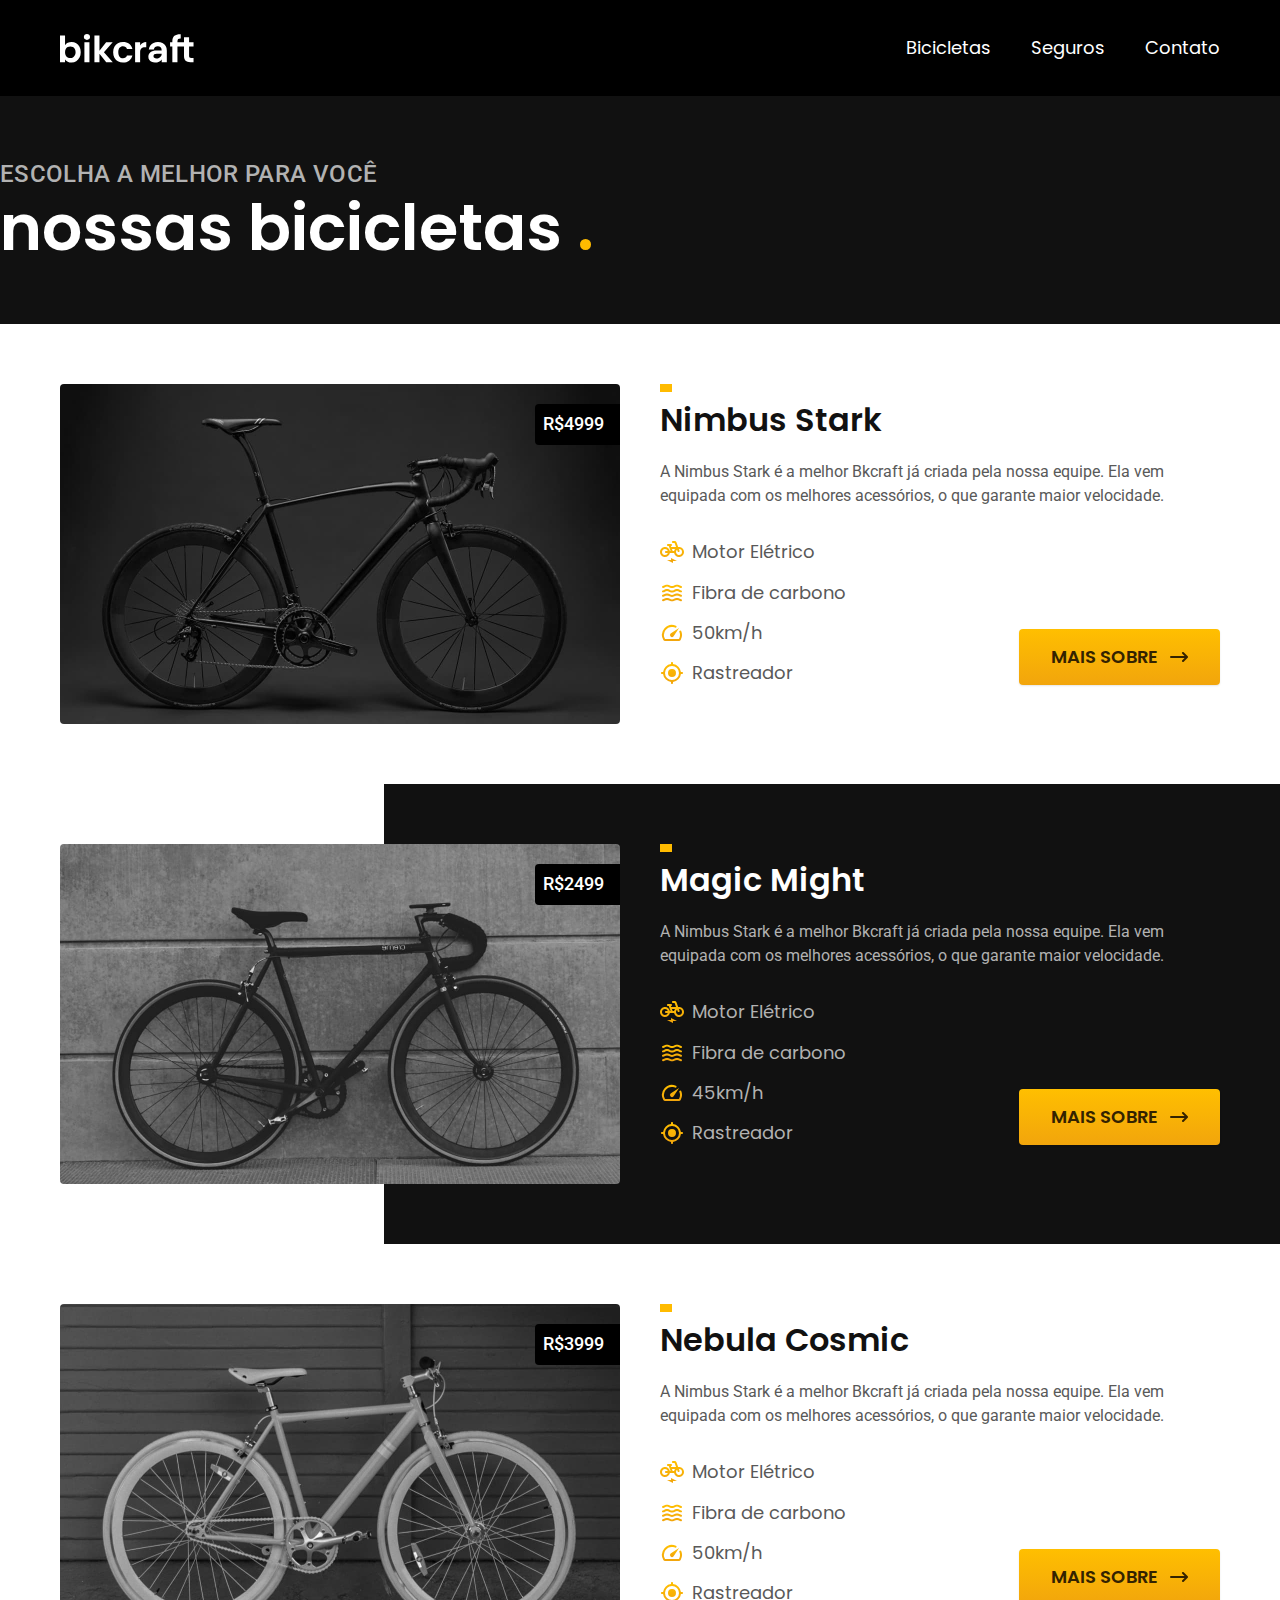
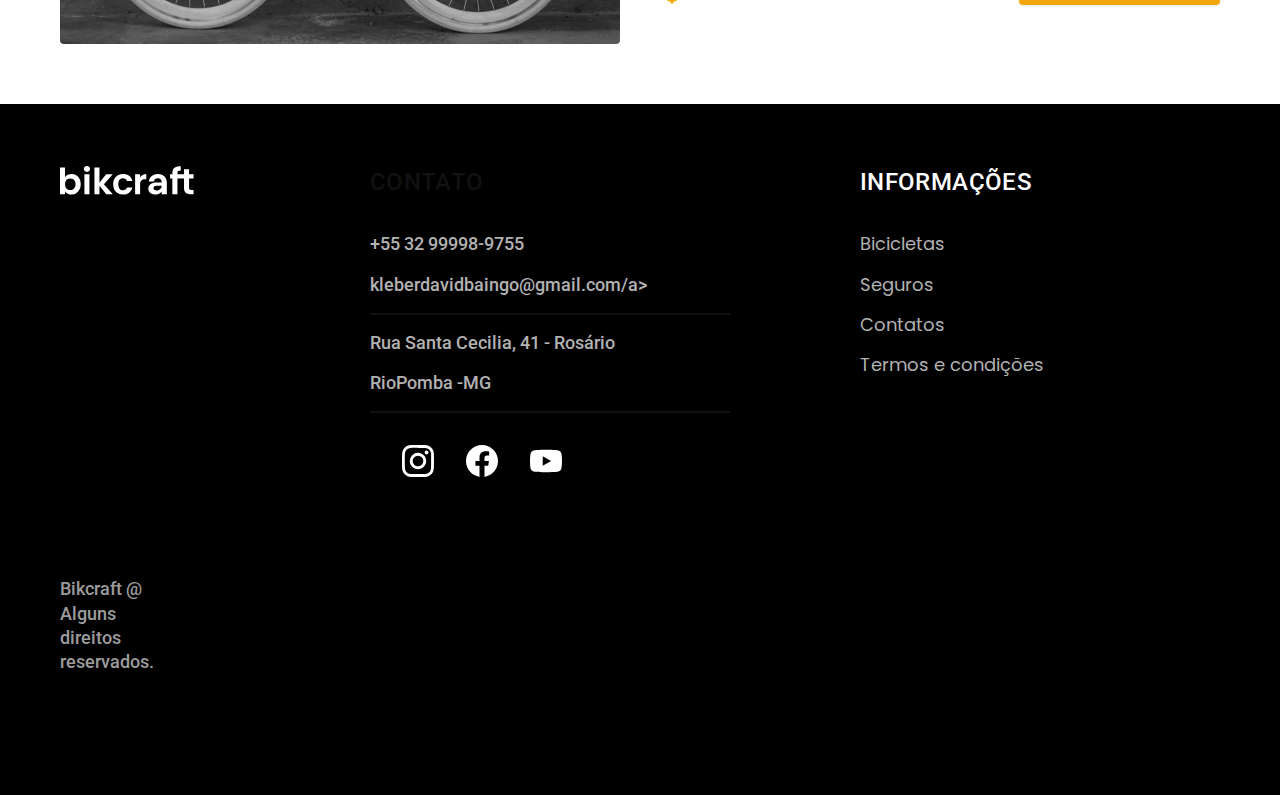
==== bicicletas.html @ 1a9c5434 "paginas termos e seguros adiconadas e finalizadas" ====
<!DOCTYPE html>

<html lang="pt-br">

<head>
  <meta charset="UTF-8">
  <meta name="viewport" content="width=device-width, initial-scale=1.0">

  <title>Bicicletas | Bikcraft</title>
  <meta name="description" content="Termos e Condições">

  <link rel="stylesheet" href="./css/style.css">


  <link rel="preconnect" href="https://fonts.googleapis.com">
  <link rel="preconnect" href="https://fonts.gstatic.com" crossorigin>
  <link href="https://fonts.googleapis.com/css2?family=Merriweather:ital,wght@1,900&family=Poppins:wght@400;600&family=Roboto:wght@400;500&display=swap" rel="stylesheet">

</head>

<body id="bicicleta">
  <header class="header-bg">
    <div class="header container">
      <a href="./">
        <img src="./img/bikcraft.svg" alt="Bikcraft">
      </a>

      <nav aria-label="primaria">
        <ul class="header-menu font-1-m cor-0">
          <li><a href="./bicicletas.html">Bicicletas</a></li>
          <li><a href="./seguros.html">Seguros</a></li>
          <li><a href="./contato.html">Contato</a></li>
        </ul>
      </nav>
    </div>
  </header>



  <main>
    <div class="titulo-bg">
      <div class="titulo-container">
        <p class="font-2-l-b cor-5">Escolha a melhor para você</p>
        <h1 class="font-1-xxl cor-0">nossas bicicletas <span class="cor-p1">.</span></h1>
      </div>
    </div>


    <div class="bicicletas container">
      <div class="bicicletas-imagem">
        <img class="preta" src="./img/bicicletas/nimbus.jpg" alt="Bicicleta preta">
        <span class="font-2-m cor-0">R$4999</span>
      </div>

      <div class="bicicletas-conteudo">
        <h2 class="font-1-xl">Nimbus Stark</h2>
        <p class="font-2-s cor-8"> A Nimbus Stark é a melhor Bkcraft já criada pela nossa equipe. Ela vem equipada com os melhores acessórios, o que garante maior velocidade.</p>
        <ul class="font-1-m cor-8">
          <li>
            <img src="./img/icones/eletrica.svg" alt="">
            Motor Elétrico
          </li>
          <li>
            <img src="./img/icones/carbono.svg" alt="">
            Fibra de carbono
          </li>
          <li>
            <img src="./img/icones/velocidade.svg" alt="">
            50km/h
          </li>
          <li>
            <img src="./img/icones/rastreador.svg" alt="">
            Rastreador
          </li>
        </ul>
        <a class="botao seta" href="./bicicletas/nimbus.html"> Mais Sobre</a>
      </div>
    </div>


    <div class="bicicletas-bg">
      <div class="bicicletas container">
        <div class="bicicletas-imagem">
          <img src="./img/bicicletas/magic.jpg" alt="Bicicleta preta classic">
          <span class="font-2-m cor-0">R$2499</span>
        </div>
        <div class="bicicletas-conteudo">
          <h2 class="font-1-xl cor-0">Magic Might</h2>
          <p class="font-2-s cor-5"> A Nimbus Stark é a melhor Bkcraft já criada pela nossa equipe. Ela vem equipada com os melhores acessórios, o que garante maior velocidade.</p>
          <ul class="font-1-m cor-5">
            <li>
              <img src="./img/icones/eletrica.svg" alt="">
              Motor Elétrico
            </li>
            <li>
              <img src="./img/icones/carbono.svg" alt="">
              Fibra de carbono
            </li>
            <li>
              <img src="./img/icones/velocidade.svg" alt="">
              45km/h
            </li>
            <li>
              <img src="./img/icones/rastreador.svg" alt="">
              Rastreador
            </li>
          </ul>
          <a class="botao seta" href="./bicicletas/magic.html"> Mais Sobre</a>
        </div>
      </div>
    </div>


    <div class="bicicletas container">
      <div class="bicicletas-imagem">
        <img src="./img/bicicletas/nebula.jpg" alt="Bicicleta branca">
        <span class="font-2-m cor-0">R$3999</span>
      </div>
      <div class="bicicletas-conteudo">
        <h2 class="font-1-xl">Nebula Cosmic</h2>
        <p class="font-2-s cor-8"> A Nimbus Stark é a melhor Bkcraft já criada pela nossa equipe. Ela vem equipada com os melhores acessórios, o que garante maior velocidade.</p>
        <ul class="font-1-m cor-8">
          <li>
            <img src="./img/icones/eletrica.svg" alt="">
            Motor Elétrico
          </li>
          <li>
            <img src="./img/icones/carbono.svg" alt="">
            Fibra de carbono
          </li>
          <li>
            <img src="./img/icones/velocidade.svg" alt="">
            50km/h
          </li>
          <li>
            <img src="./img/icones/rastreador.svg" alt="">
            Rastreador
          </li>
        </ul>
        <a class="botao seta" href="./bicicletas/nebula.html"> Mais Sobre</a>
      </div>
    </div>


  </main>





  <footer class="footer-bg">
    <div class="footer container">
      <img src="./img/bikcraft.svg" alt="Bikcraft">
      <div class="footer-contato">
        <h3 class="font-2-l-b cpr-0">Contato</h3>
        <ul class="font-2-m cor-5">
          <li><a href="tel:+5532999989755">+55 32 99998-9755</a></li>
          <li><a href="mailto:kleberdavidbaingo@gmail.com">kleberdavidbaingo@gmail.com/a></li>
          <li>Rua Santa Cecilia, 41 - Rosário</li>
          <li>RioPomba -MG</li>
        </ul>
        <div class="footer-redes">
          <a href="./"> <img src="./img/redes/instagram.svg" alt="Instagram"></a>
          <a href="./"> <img src="./img/redes/facebook.svg" alt="Facebook"></a>
          <a href="./"> <img src="./img/redes/youtube.svg" alt="Youtube"></a>
        </div>
      </div>
      <div class="footer-informacoes">
        <h3 class="font-2-l-b cor-0">Informações</h3>
        <nav>
          <ul class="font-1-m cor-5">
            <li><a href="./bicicletas.html">Bicicletas</a></li>
            <li><a href="./seguros.html">Seguros</a></li>
            <li><a href="./contatos.html">Contatos</a></li>
            <li><a href="./termos.html">Termos e condições</a></li>
          </ul>
        </nav>
      </div>
      <p class="footer copy font-2-m cor-6">Bikcraft @ Alguns direitos reservados.</p>
    </div>
  </footer>

</body>

</html>
---- css/style.css ----
@import "./global/global.css";
/* tipografia texto*/
@import "./utilidades/tipografia.css";
@import "./utilidades/cores.css";

@import "./global/header.css";
@import "./global/footer.css";

/* utilidades (botoes) */
@import "./utilidades/componentes.css";

/*pagina home*/
@import "./home/introducao.css";
@import "./home/tecnologia.css";
@import "./home/parceiros.css";
@import "./home/depoimento.css";

/*pagina bicicletas*/
@import "./bicicletas/bicicletas-lista.css";
@import "./bicicletas/bicicletas.css";

/*pagina seguros*/
@import "./seguros/seguros.css";

/*pagina termos*/
@import ".//termos/termos.css";
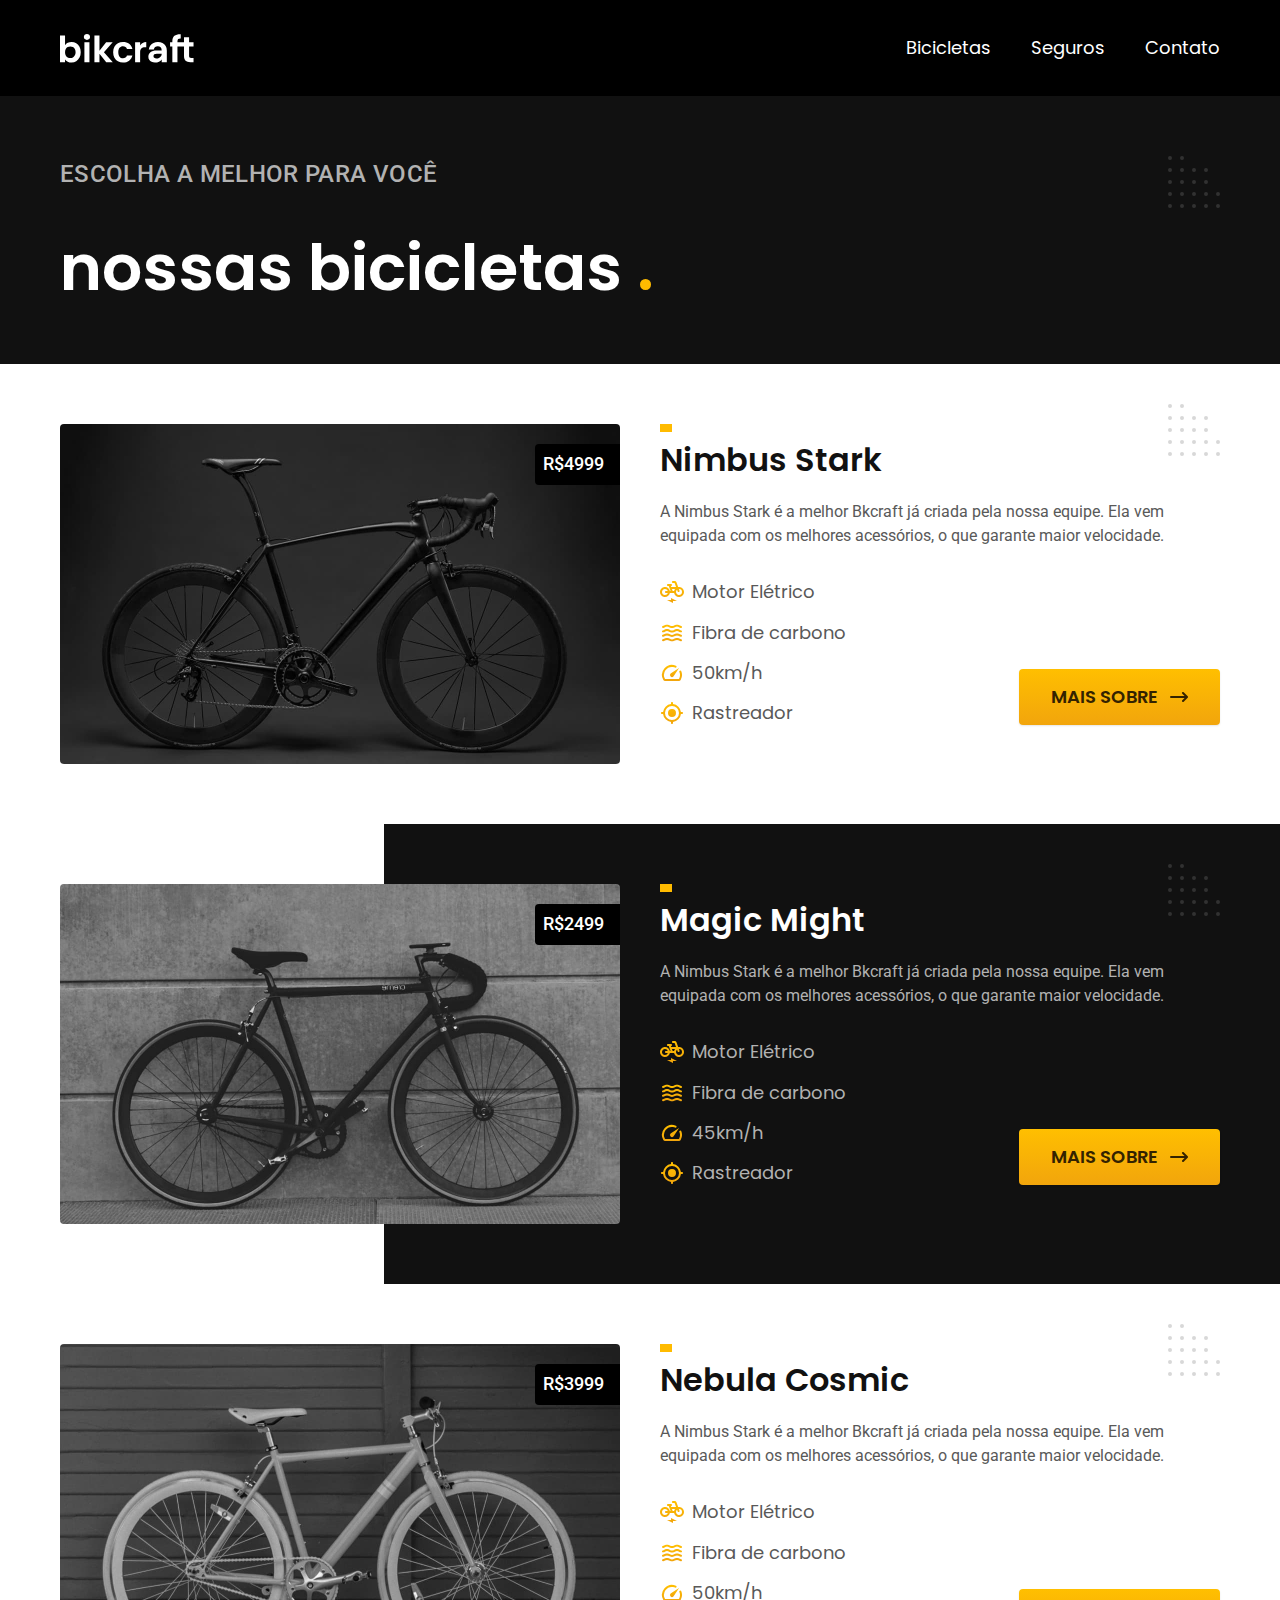
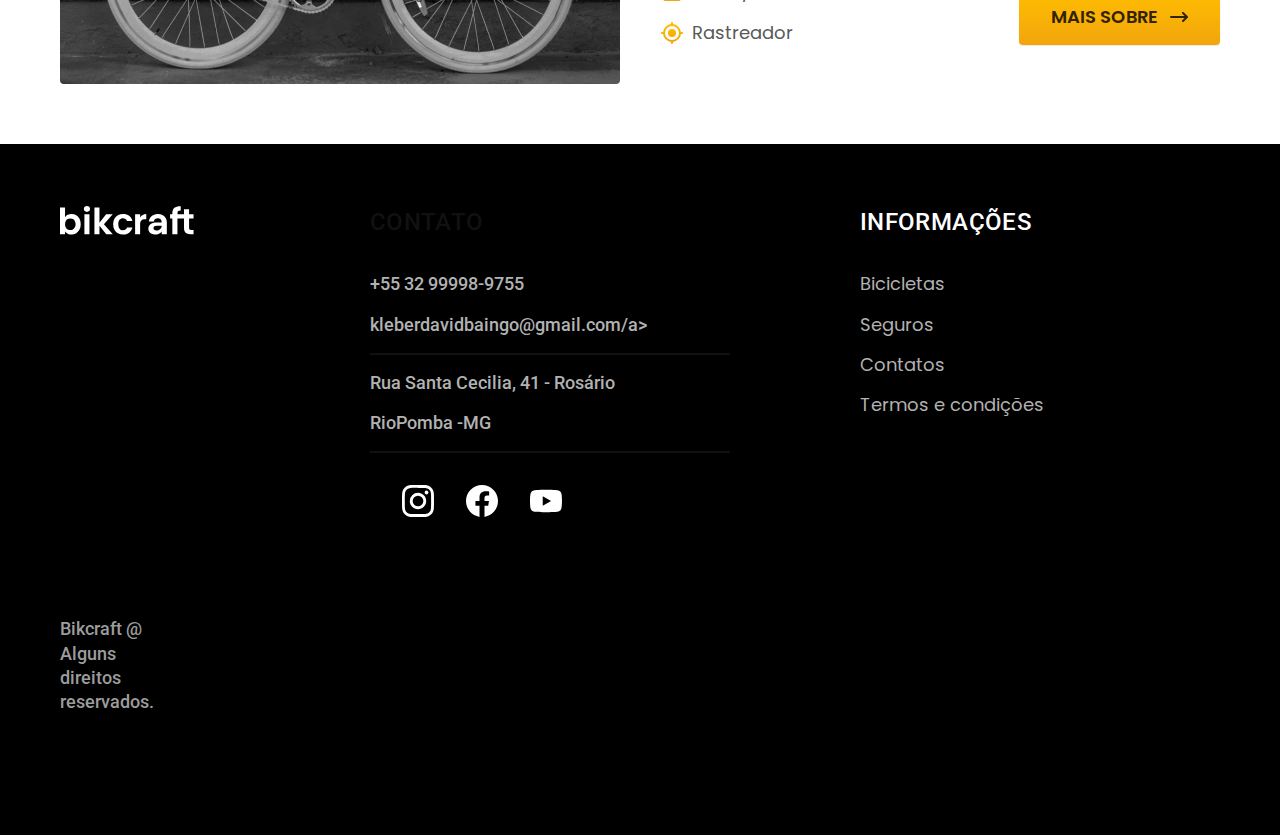
==== commit 2057ca47: "detalhes adicionados no site todo e ajustes feitos" ====
--- a/bicicletas.html
+++ b/bicicletas.html
@@ -19,6 +19,7 @@
 </head>
 
 <body id="bicicleta">
+
   <header class="header-bg">
     <div class="header container">
       <a href="./">
@@ -35,23 +36,20 @@
     </div>
   </header>
 
+  <main>
 
-
-  <main>
     <div class="titulo-bg">
-      <div class="titulo-container">
+      <div class="titulo container">
         <p class="font-2-l-b cor-5">Escolha a melhor para você</p>
         <h1 class="font-1-xxl cor-0">nossas bicicletas <span class="cor-p1">.</span></h1>
       </div>
     </div>
 
-
     <div class="bicicletas container">
       <div class="bicicletas-imagem">
-        <img class="preta" src="./img/bicicletas/nimbus.jpg" alt="Bicicleta preta">
+        <img src="./img/bicicletas/nimbus.jpg" alt="Bicicleta preta">
         <span class="font-2-m cor-0">R$4999</span>
       </div>
-
       <div class="bicicletas-conteudo">
         <h2 class="font-1-xl">Nimbus Stark</h2>
         <p class="font-2-s cor-8"> A Nimbus Stark é a melhor Bkcraft já criada pela nossa equipe. Ela vem equipada com os melhores acessórios, o que garante maior velocidade.</p>
@@ -76,7 +74,6 @@
         <a class="botao seta" href="./bicicletas/nimbus.html"> Mais Sobre</a>
       </div>
     </div>
-
 
     <div class="bicicletas-bg">
       <div class="bicicletas container">
@@ -110,7 +107,6 @@
       </div>
     </div>
 
-
     <div class="bicicletas container">
       <div class="bicicletas-imagem">
         <img src="./img/bicicletas/nebula.jpg" alt="Bicicleta branca">
@@ -141,12 +137,7 @@
       </div>
     </div>
 
-
   </main>
-
-
-
-
 
   <footer class="footer-bg">
     <div class="footer container">
@@ -171,7 +162,7 @@
           <ul class="font-1-m cor-5">
             <li><a href="./bicicletas.html">Bicicletas</a></li>
             <li><a href="./seguros.html">Seguros</a></li>
-            <li><a href="./contatos.html">Contatos</a></li>
+            <li><a href="./contato.html">Contatos</a></li>
             <li><a href="./termos.html">Termos e condições</a></li>
           </ul>
         </nav>
--- a/css/style.css
+++ b/css/style.css
@@ -8,6 +8,7 @@
 
 /* utilidades (botoes) */
 @import "./utilidades/componentes.css";
+@import "./utilidades/formulario.css";
 
 /*pagina home*/
 @import "./home/introducao.css";
@@ -19,8 +20,21 @@
 @import "./bicicletas/bicicletas-lista.css";
 @import "./bicicletas/bicicletas.css";
 
+/*pagina bicicleta*/
+@import "./bicicleta/bicicleta.css";
+@import "./bicicleta/seguro.css";
+
 /*pagina seguros*/
 @import "./seguros/seguros.css";
+@import "./seguros/vantagens.css";
+@import "./seguros/perguntas.css";
+
+/*pagina Contato*/
+@import "./contato/contato.css";
+@import "./contato/lojas.css";
+
+/*pagina orcamento*/
+@import "./orcamento/orcamento.css";
 
 /*pagina termos*/
-@import ".//termos/termos.css";
+@import "./termos/termos.css";
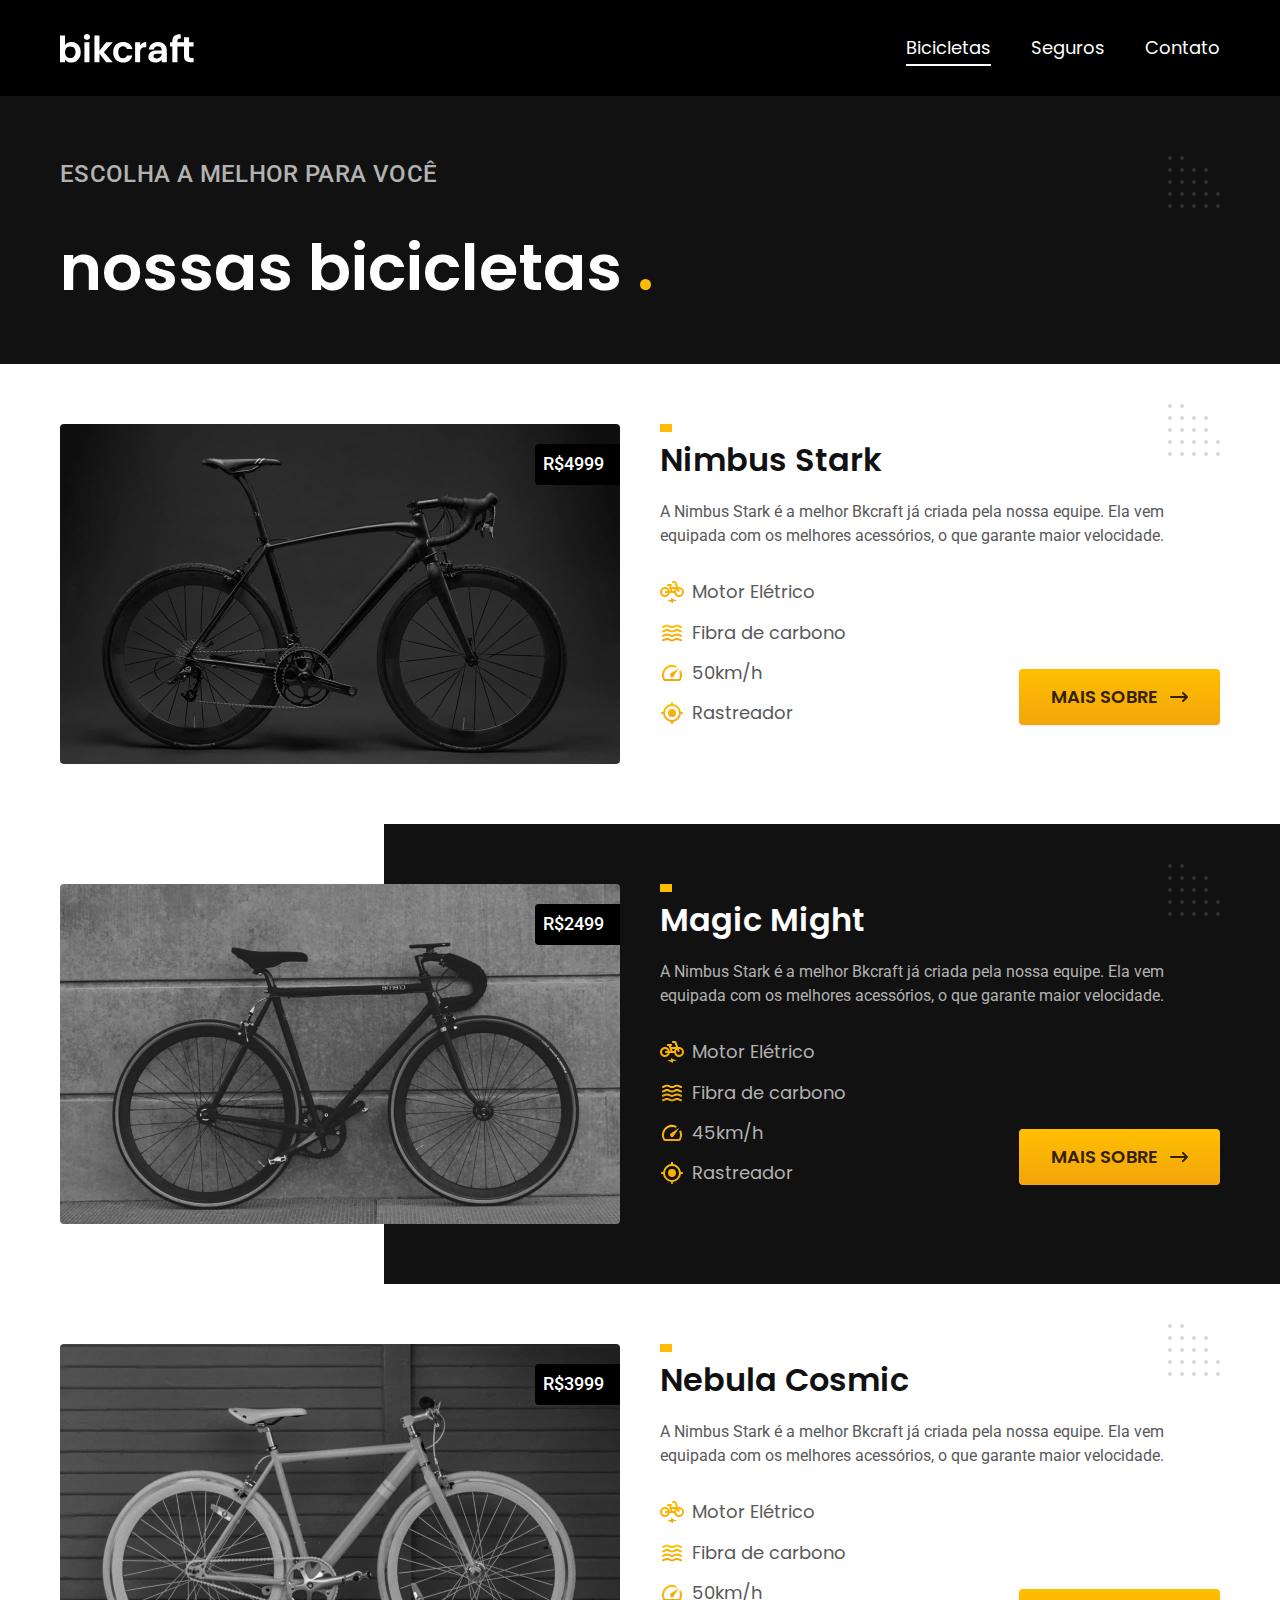
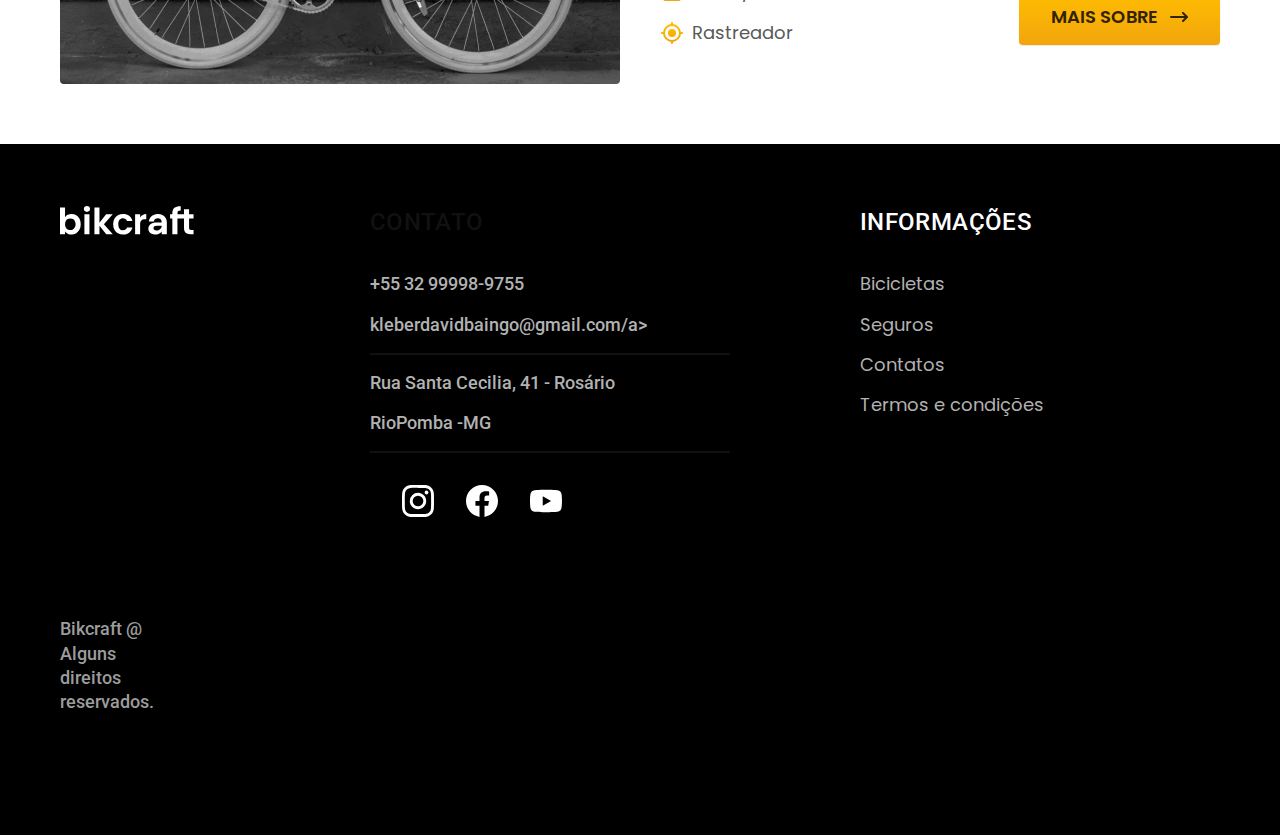
==== commit 701e98a2: "primeiras ações javascript" ====
--- a/bicicletas.html
+++ b/bicicletas.html
@@ -9,6 +9,7 @@
   <title>Bicicletas | Bikcraft</title>
   <meta name="description" content="Termos e Condições">
 
+  <link rel="preload" href="./css/style.css" as="style">
   <link rel="stylesheet" href="./css/style.css">
 
 
@@ -171,6 +172,7 @@
     </div>
   </footer>
 
+  <script src="./js/script.js"></script>
 </body>
 
 </html>